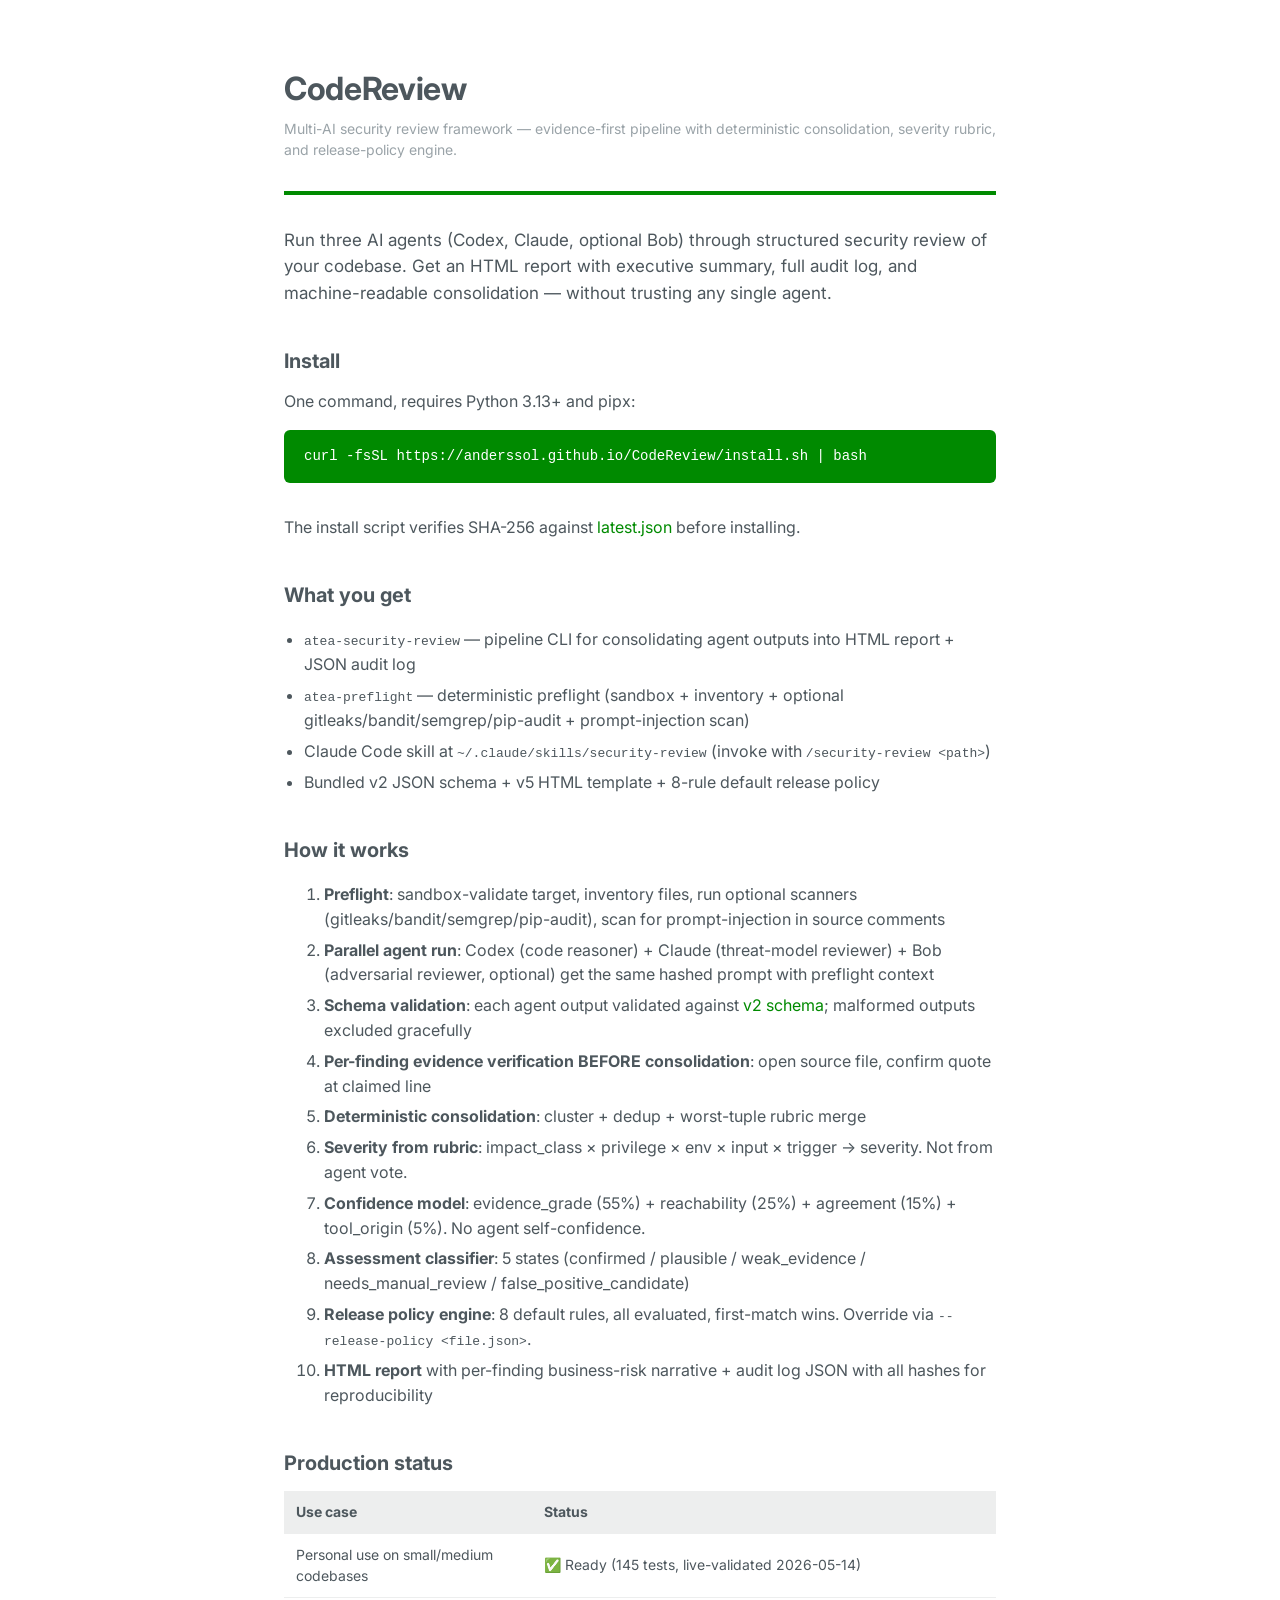
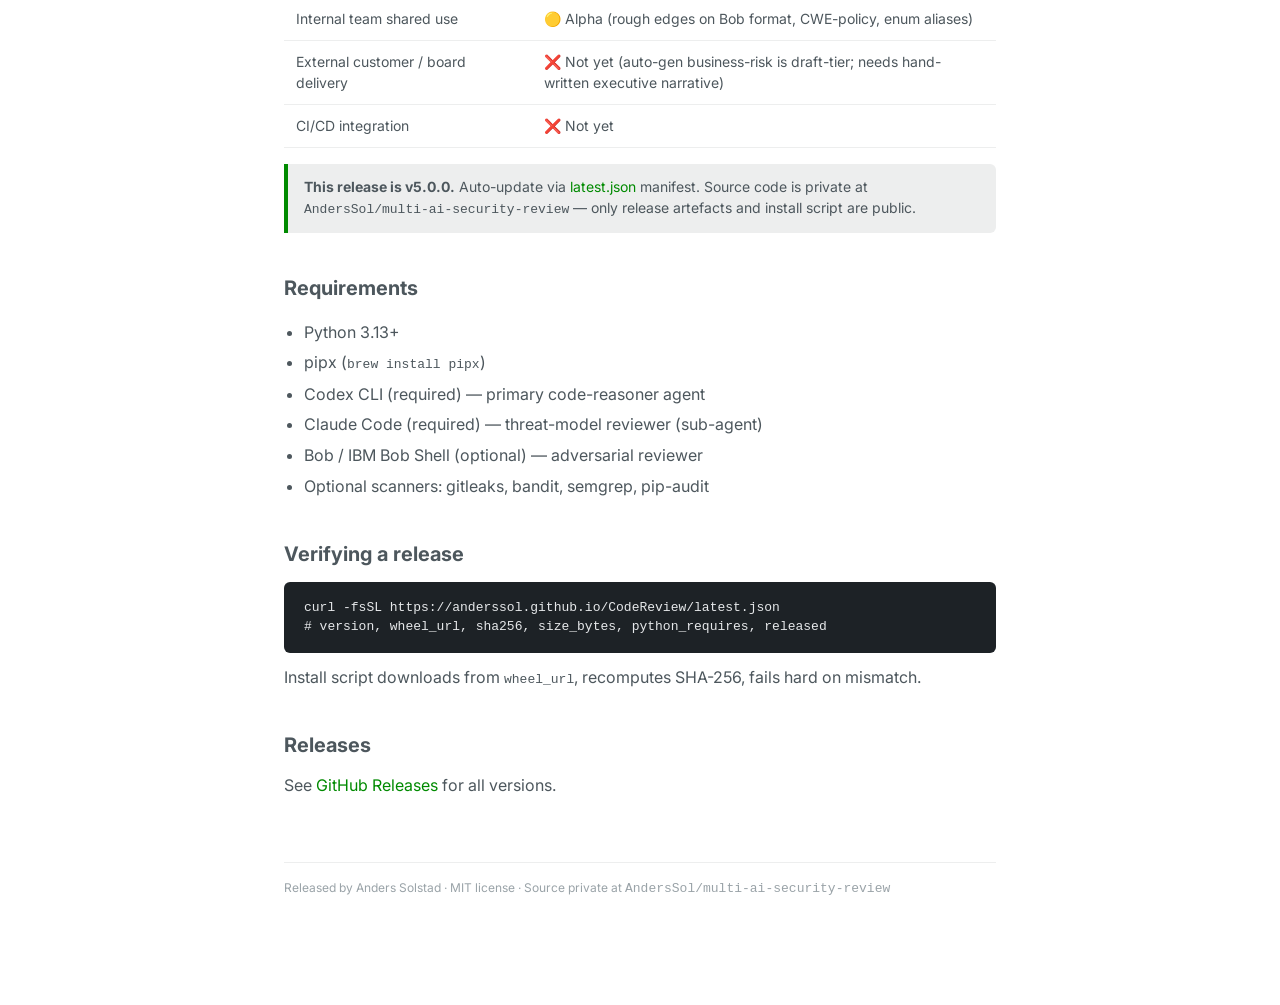
==== docs/index.html @ 296fe702 "v5.0.0rc1 release artefacts Initial release-candidate for Agentic Code Review: - docs/index.html: la" ====
<!DOCTYPE html>
<html lang="en">
<head>
<meta charset="utf-8">
<meta name="viewport" content="width=device-width, initial-scale=1">
<title>CodeReview — Multi-AI Security Review Framework</title>
<link rel="preconnect" href="https://fonts.googleapis.com">
<link rel="preconnect" href="https://fonts.gstatic.com" crossorigin>
<link href="https://fonts.googleapis.com/css2?family=Inter:wght@300;400;700&display=swap" rel="stylesheet">
<style>
:root {
  --grey: #4D575D;
  --green: #008A00;
  --light: #EDEEEE;
  --muted: #9aa3a8;
  --max: 760px;
}
* { box-sizing: border-box; }
html, body { margin: 0; padding: 0; }
body {
  font-family: 'Inter', Arial, sans-serif;
  font-weight: 400;
  color: var(--grey);
  background: #fff;
  line-height: 1.55;
  -webkit-font-smoothing: antialiased;
}
a { color: var(--green); text-decoration: none; }
a:hover { text-decoration: underline; }
main { max-width: var(--max); margin: 0 auto; padding: 64px 24px 96px; }
header { border-bottom: 4px solid var(--green); padding-bottom: 16px; margin-bottom: 32px; }
h1 { font-size: 32px; font-weight: 700; margin: 0; letter-spacing: -0.01em; color: var(--grey); }
h2 { font-size: 20px; font-weight: 700; margin: 40px 0 12px; color: var(--grey); }
p { margin: 0 0 14px; }
code, kbd { font-family: ui-monospace, SFMono-Regular, Menlo, monospace; font-size: 13px; }
kbd { display: inline-block; background: var(--light); padding: 2px 8px; border-radius: 3px; color: var(--grey); }
table { border-collapse: collapse; width: 100%; font-size: 14px; margin: 8px 0 16px; }
th, td { text-align: left; padding: 10px 12px; border-bottom: 1px solid var(--light); }
th { font-weight: 700; background: var(--light); }
pre {
  background: #1d2226; color: #e6e8ea; padding: 16px 20px; border-radius: 6px;
  overflow-x: auto; font-size: 13px; line-height: 1.5; margin: 12px 0;
}
.lead { font-size: 17px; color: var(--grey); margin-bottom: 28px; }
.tagline { color: var(--muted); font-size: 14px; margin-top: 4px; }
.cta {
  background: var(--green); color: #fff; padding: 16px 20px; border-radius: 6px;
  font-family: ui-monospace, SFMono-Regular, Menlo, monospace; font-size: 14px;
  user-select: all; display: block; margin: 16px 0 32px;
}
.callout {
  border-left: 4px solid var(--green); padding: 12px 16px; background: var(--light);
  font-size: 14px; border-radius: 0 6px 6px 0; margin: 16px 0;
}
ul { padding-left: 20px; }
li { margin-bottom: 6px; }
footer { color: var(--muted); font-size: 12px; margin-top: 64px; border-top: 1px solid var(--light); padding-top: 16px; }
</style>
</head>
<body>
<main>
<header>
  <h1>CodeReview</h1>
  <p class="tagline">Multi-AI security review framework — evidence-first pipeline with deterministic consolidation, severity rubric, and release-policy engine.</p>
</header>

<p class="lead">Run three AI agents (Codex, Claude, optional Bob) through structured security review of your codebase. Get an HTML report with executive summary, full audit log, and machine-readable consolidation — without trusting any single agent.</p>

<h2>Install</h2>
<p>One command, requires Python 3.13+ and pipx:</p>

<div class="cta">curl -fsSL https://anderssol.github.io/CodeReview/install.sh | bash</div>

<p>The install script verifies SHA-256 against <a href="latest.json">latest.json</a> before installing.</p>

<h2>What you get</h2>
<ul>
  <li><code>atea-security-review</code> — pipeline CLI for consolidating agent outputs into HTML report + JSON audit log</li>
  <li><code>atea-preflight</code> — deterministic preflight (sandbox + inventory + optional gitleaks/bandit/semgrep/pip-audit + prompt-injection scan)</li>
  <li>Claude Code skill at <code>~/.claude/skills/security-review</code> (invoke with <code>/security-review &lt;path&gt;</code>)</li>
  <li>Bundled v2 JSON schema + v5 HTML template + 8-rule default release policy</li>
</ul>

<h2>How it works</h2>
<ol>
  <li><strong>Preflight</strong>: sandbox-validate target, inventory files, run optional scanners (gitleaks/bandit/semgrep/pip-audit), scan for prompt-injection in source comments</li>
  <li><strong>Parallel agent run</strong>: Codex (code reasoner) + Claude (threat-model reviewer) + Bob (adversarial reviewer, optional) get the same hashed prompt with preflight context</li>
  <li><strong>Schema validation</strong>: each agent output validated against <a href="https://github.com/AndersSol/CodeReview/blob/main/docs/schemas/security-finding-v2.json">v2 schema</a>; malformed outputs excluded gracefully</li>
  <li><strong>Per-finding evidence verification BEFORE consolidation</strong>: open source file, confirm quote at claimed line</li>
  <li><strong>Deterministic consolidation</strong>: cluster + dedup + worst-tuple rubric merge</li>
  <li><strong>Severity from rubric</strong>: impact_class × privilege × env × input × trigger → severity. Not from agent vote.</li>
  <li><strong>Confidence model</strong>: evidence_grade (55%) + reachability (25%) + agreement (15%) + tool_origin (5%). No agent self-confidence.</li>
  <li><strong>Assessment classifier</strong>: 5 states (confirmed / plausible / weak_evidence / needs_manual_review / false_positive_candidate)</li>
  <li><strong>Release policy engine</strong>: 8 default rules, all evaluated, first-match wins. Override via <code>--release-policy &lt;file.json&gt;</code>.</li>
  <li><strong>HTML report</strong> with per-finding business-risk narrative + audit log JSON with all hashes for reproducibility</li>
</ol>

<h2>Production status</h2>
<table>
<thead><tr><th>Use case</th><th>Status</th></tr></thead>
<tbody>
<tr><td>Personal use on small/medium codebases</td><td>✅ Ready (145 tests, live-validated 2026-05-14)</td></tr>
<tr><td>Internal team shared use</td><td>🟡 Alpha (rough edges on Bob format, CWE-policy, enum aliases)</td></tr>
<tr><td>External customer / board delivery</td><td>❌ Not yet (auto-gen business-risk is draft-tier; needs hand-written executive narrative)</td></tr>
<tr><td>CI/CD integration</td><td>❌ Not yet</td></tr>
</tbody>
</table>

<div class="callout">
<strong>This release is v5.0.0.</strong> Auto-update via <a href="latest.json">latest.json</a> manifest. Source code is private at <code>AndersSol/multi-ai-security-review</code> — only release artefacts and install script are public.
</div>

<h2>Requirements</h2>
<ul>
  <li>Python 3.13+</li>
  <li>pipx (<code>brew install pipx</code>)</li>
  <li>Codex CLI (required) — primary code-reasoner agent</li>
  <li>Claude Code (required) — threat-model reviewer (sub-agent)</li>
  <li>Bob / IBM Bob Shell (optional) — adversarial reviewer</li>
  <li>Optional scanners: gitleaks, bandit, semgrep, pip-audit</li>
</ul>

<h2>Verifying a release</h2>
<pre><code>curl -fsSL https://anderssol.github.io/CodeReview/latest.json
# version, wheel_url, sha256, size_bytes, python_requires, released
</code></pre>

<p>Install script downloads from <code>wheel_url</code>, recomputes SHA-256, fails hard on mismatch.</p>

<h2>Releases</h2>
<p>See <a href="https://github.com/AndersSol/CodeReview/releases">GitHub Releases</a> for all versions.</p>

<footer>
<p>Released by Anders Solstad · MIT license · Source private at <code>AndersSol/multi-ai-security-review</code></p>
</footer>
</main>
</body>
</html>
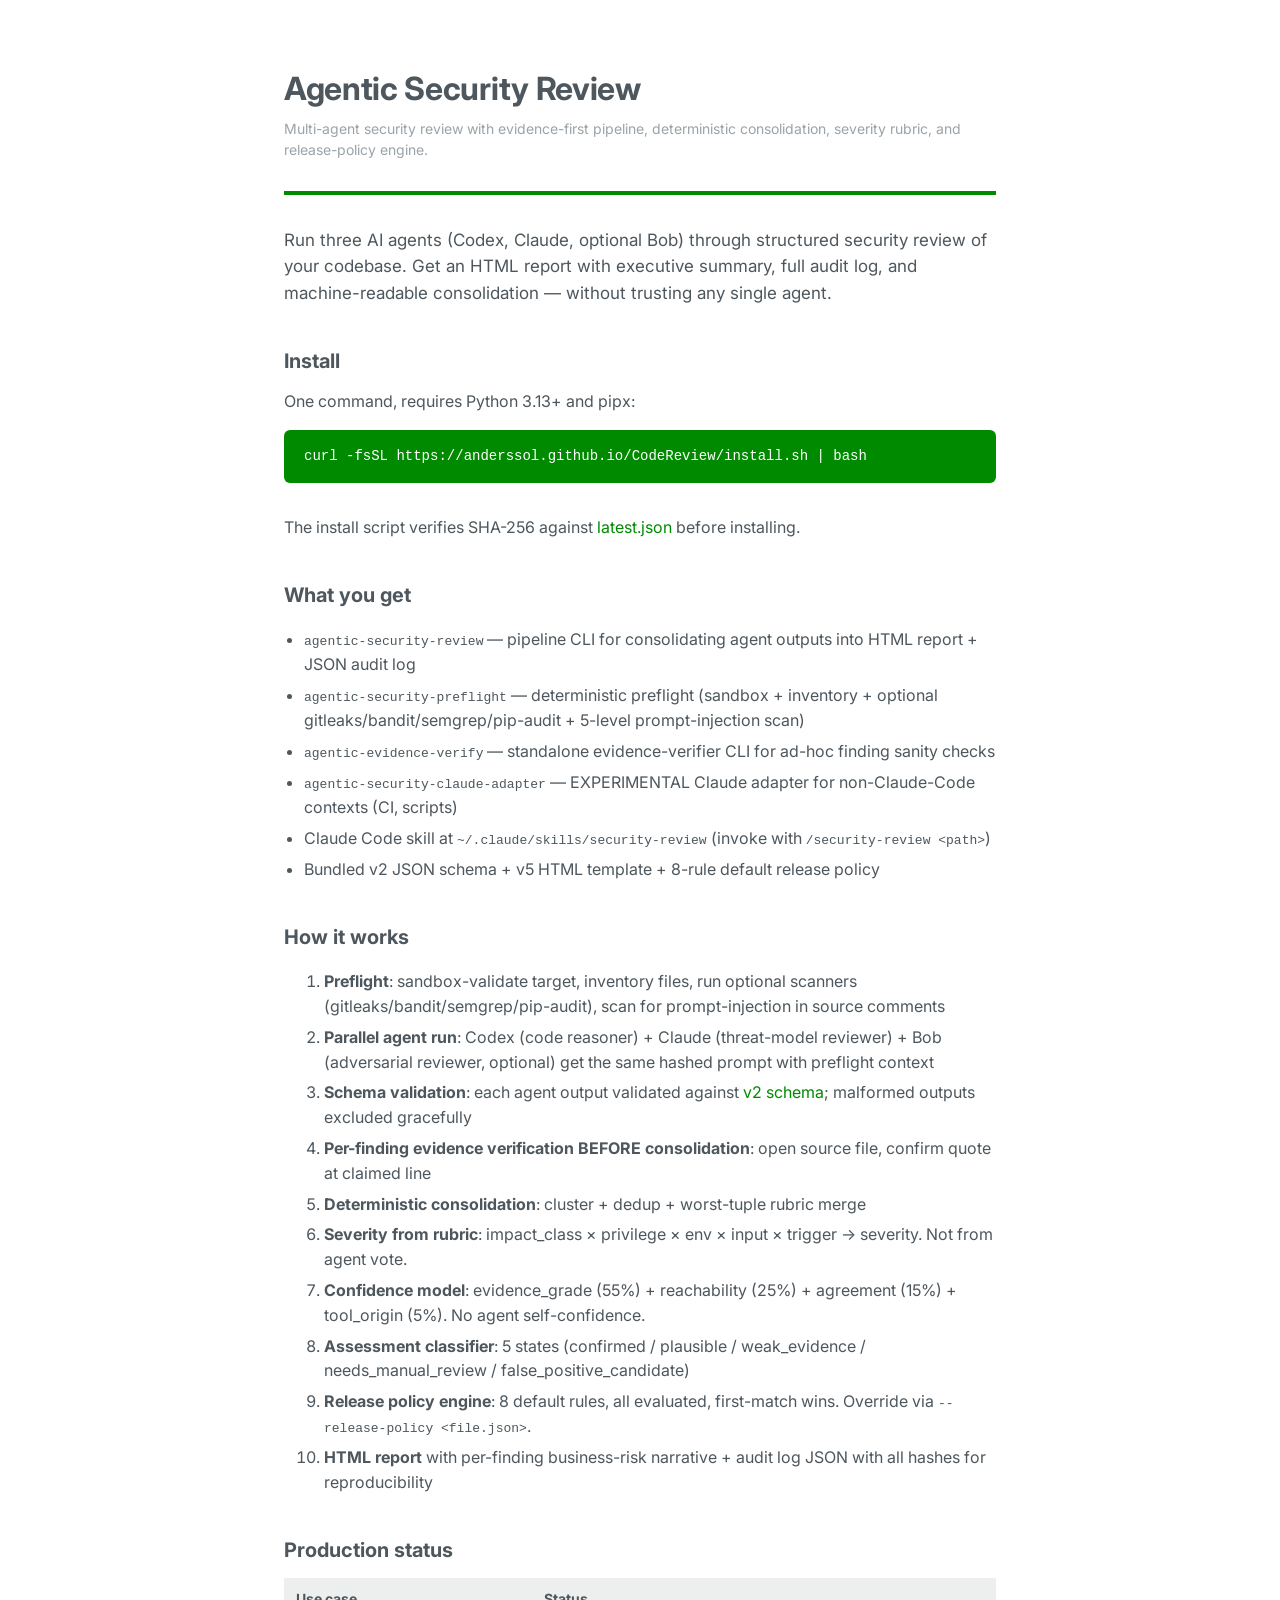
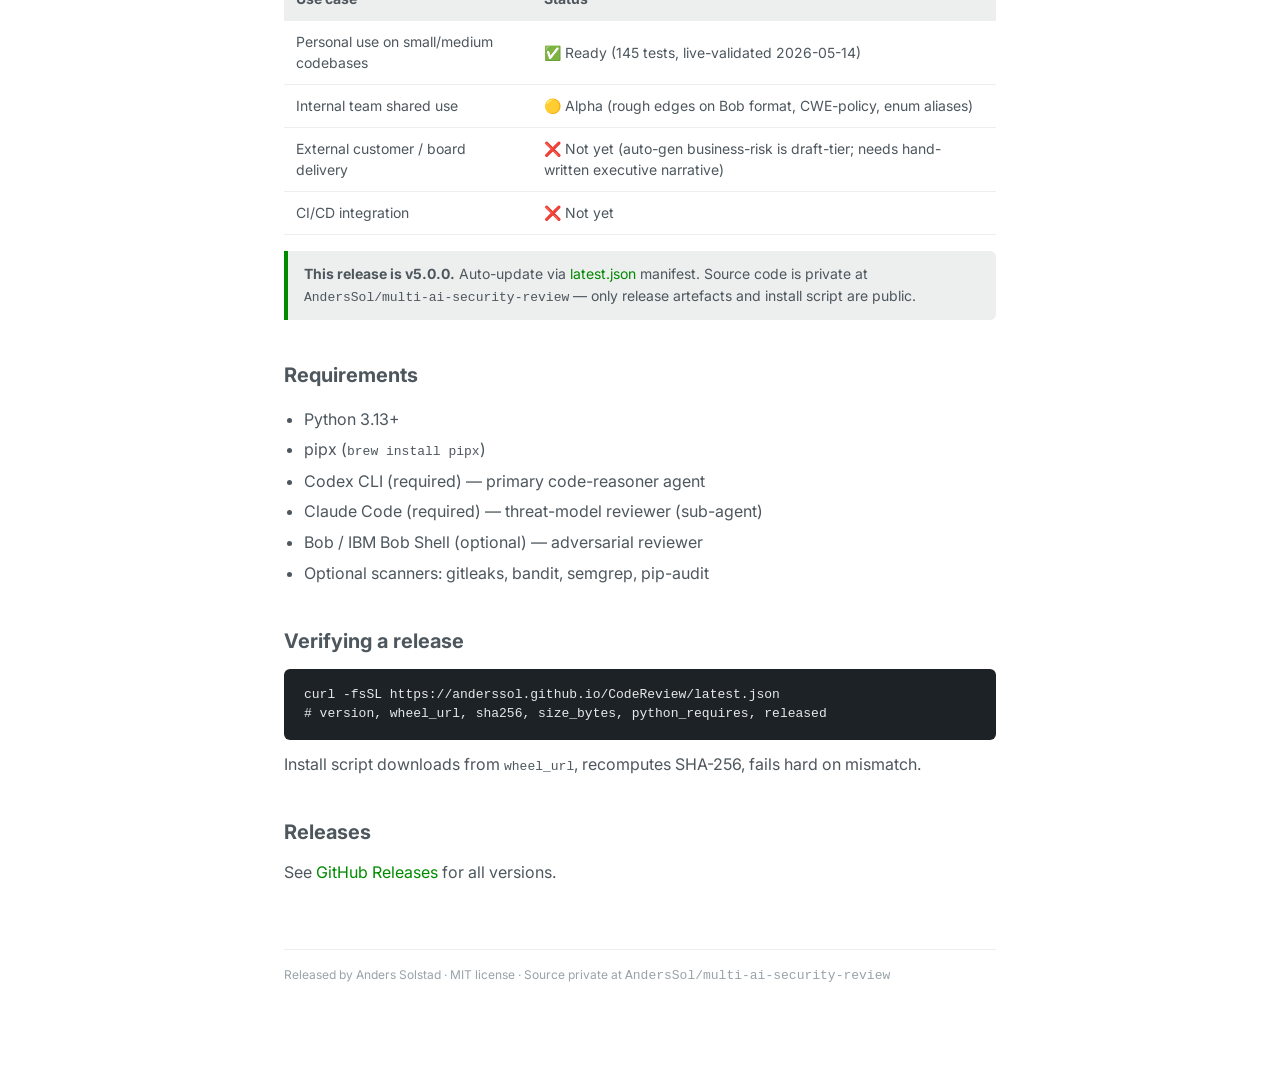
==== commit 0befb72b: "docs: remove all Atea branding from public surfaces Public-facing files had stale references to atea" ====
--- a/docs/index.html
+++ b/docs/index.html
@@ -3,7 +3,7 @@
 <head>
 <meta charset="utf-8">
 <meta name="viewport" content="width=device-width, initial-scale=1">
-<title>CodeReview — Multi-AI Security Review Framework</title>
+<title>Agentic Security Review</title>
 <link rel="preconnect" href="https://fonts.googleapis.com">
 <link rel="preconnect" href="https://fonts.gstatic.com" crossorigin>
 <link href="https://fonts.googleapis.com/css2?family=Inter:wght@300;400;700&display=swap" rel="stylesheet">
@@ -60,8 +60,8 @@
 <body>
 <main>
 <header>
-  <h1>CodeReview</h1>
-  <p class="tagline">Multi-AI security review framework — evidence-first pipeline with deterministic consolidation, severity rubric, and release-policy engine.</p>
+  <h1>Agentic Security Review</h1>
+  <p class="tagline">Multi-agent security review with evidence-first pipeline, deterministic consolidation, severity rubric, and release-policy engine.</p>
 </header>
 
 <p class="lead">Run three AI agents (Codex, Claude, optional Bob) through structured security review of your codebase. Get an HTML report with executive summary, full audit log, and machine-readable consolidation — without trusting any single agent.</p>
@@ -75,8 +75,10 @@
 
 <h2>What you get</h2>
 <ul>
-  <li><code>atea-security-review</code> — pipeline CLI for consolidating agent outputs into HTML report + JSON audit log</li>
-  <li><code>atea-preflight</code> — deterministic preflight (sandbox + inventory + optional gitleaks/bandit/semgrep/pip-audit + prompt-injection scan)</li>
+  <li><code>agentic-security-review</code> — pipeline CLI for consolidating agent outputs into HTML report + JSON audit log</li>
+  <li><code>agentic-security-preflight</code> — deterministic preflight (sandbox + inventory + optional gitleaks/bandit/semgrep/pip-audit + 5-level prompt-injection scan)</li>
+  <li><code>agentic-evidence-verify</code> — standalone evidence-verifier CLI for ad-hoc finding sanity checks</li>
+  <li><code>agentic-security-claude-adapter</code> — EXPERIMENTAL Claude adapter for non-Claude-Code contexts (CI, scripts)</li>
   <li>Claude Code skill at <code>~/.claude/skills/security-review</code> (invoke with <code>/security-review &lt;path&gt;</code>)</li>
   <li>Bundled v2 JSON schema + v5 HTML template + 8-rule default release policy</li>
 </ul>
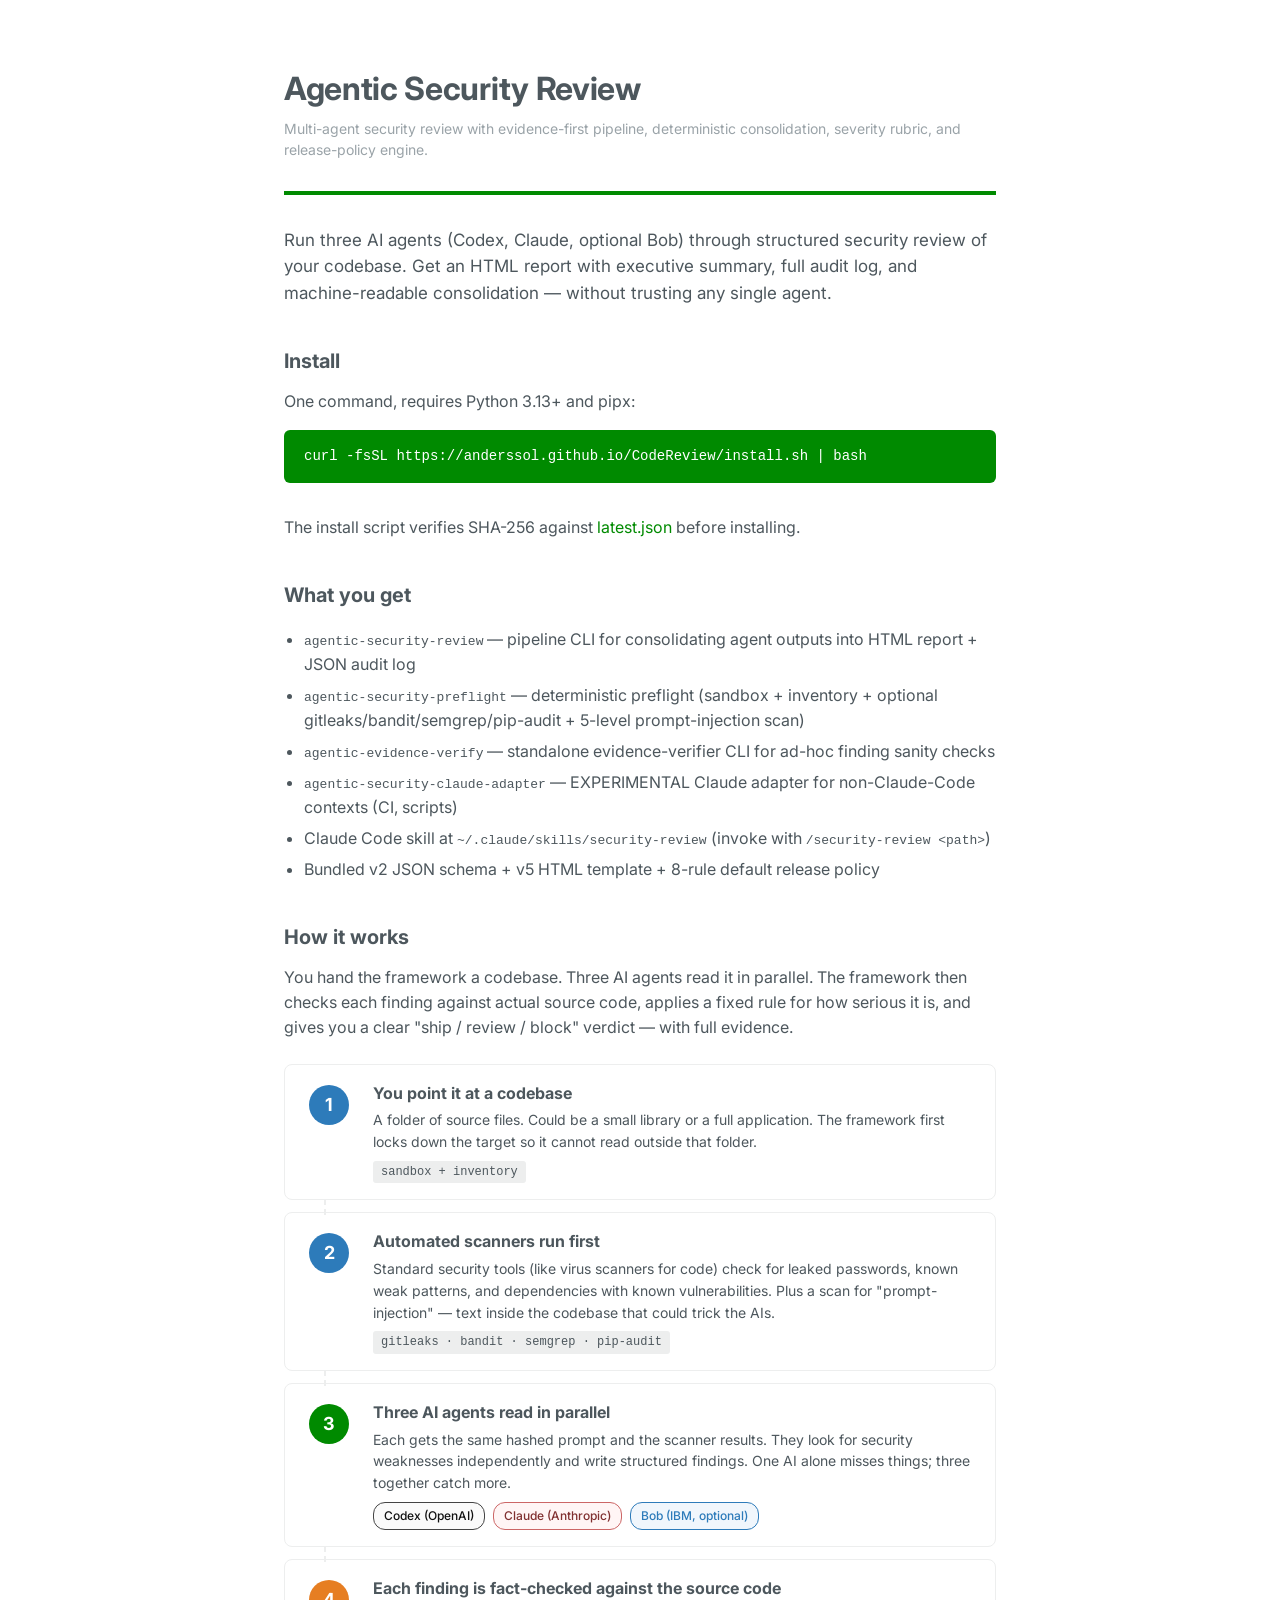
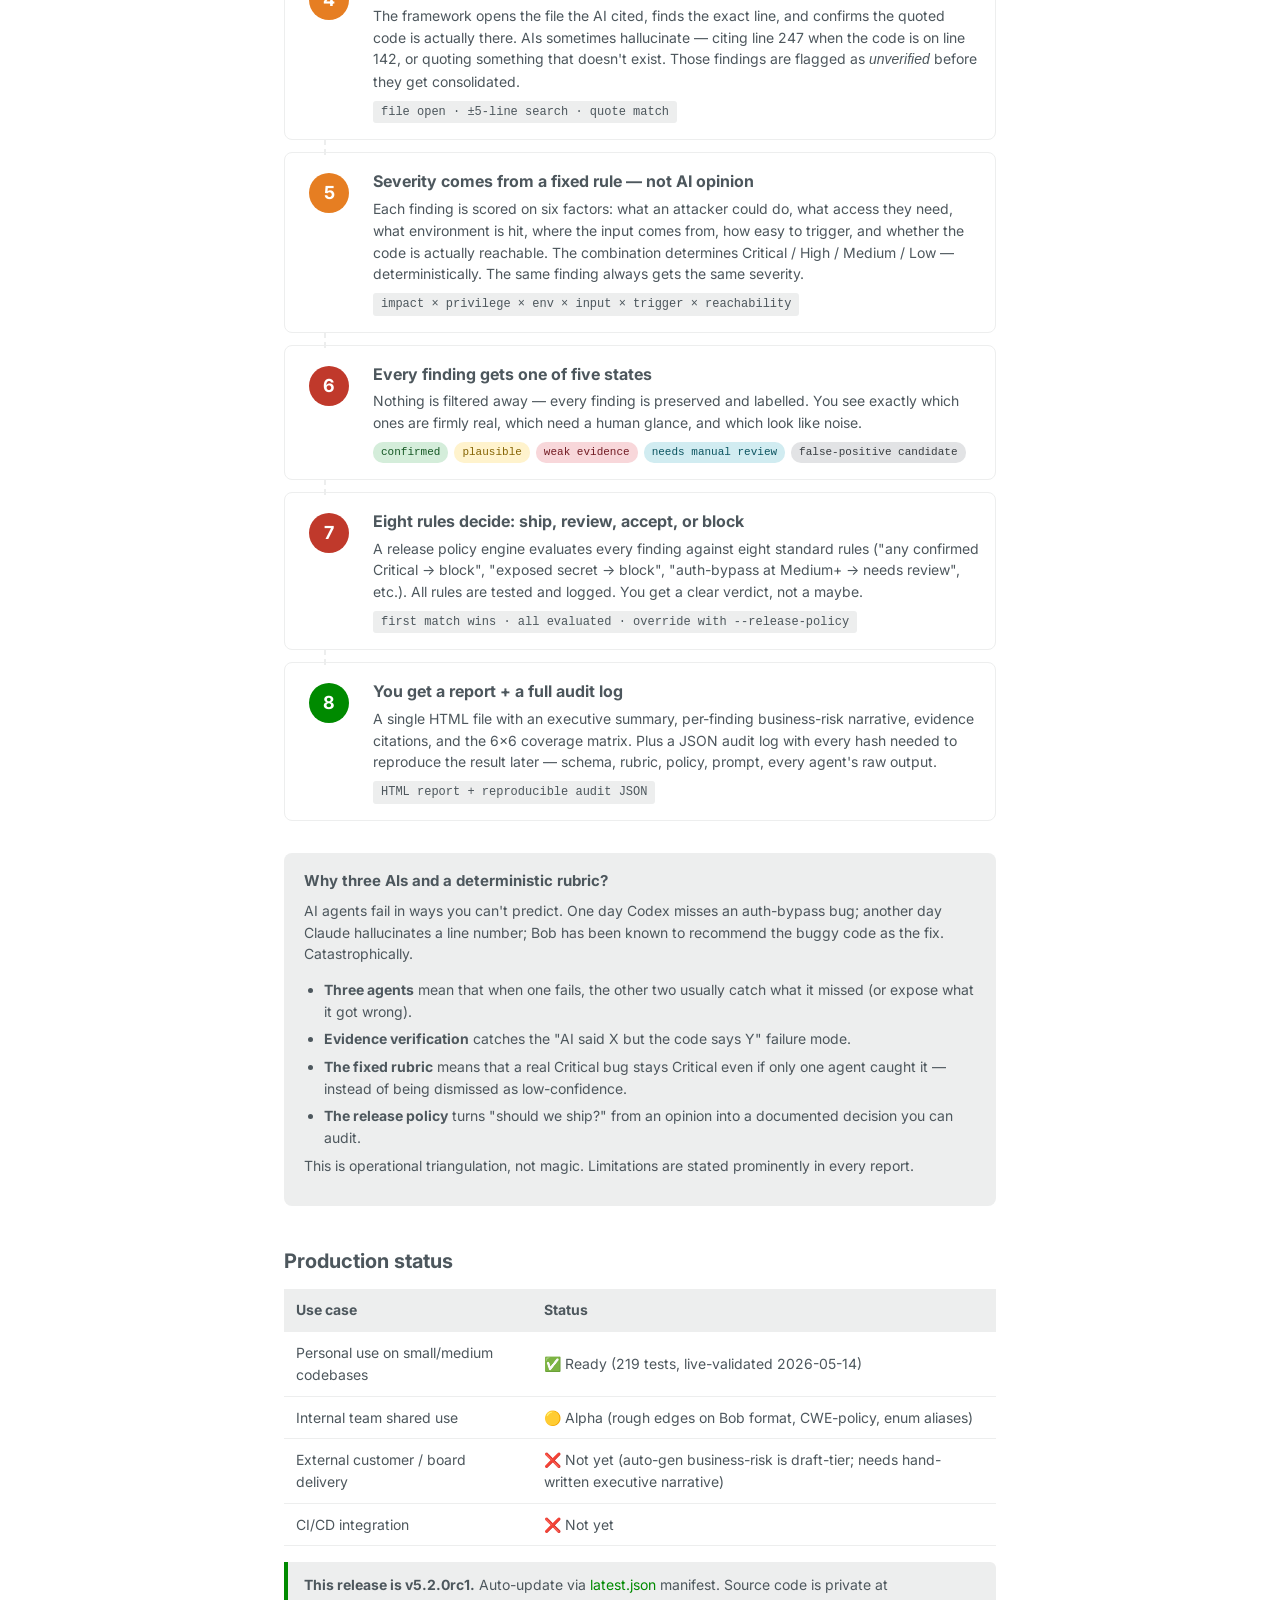
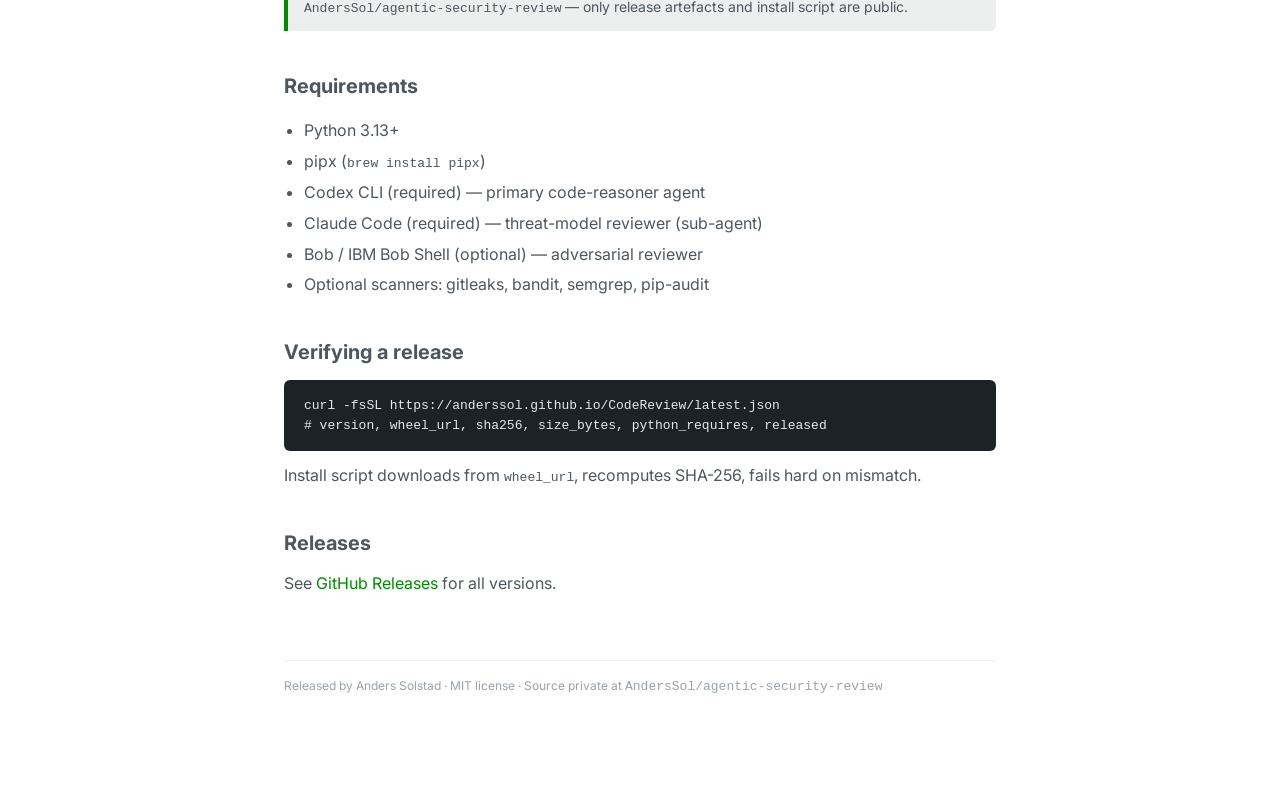
==== commit 35fa00fa: "docs: v5.2.0rc1 landing — version + repo URL + non-technical flow Fixes (stale since v5.0): - "This " ====
--- a/docs/index.html
+++ b/docs/index.html
@@ -13,6 +13,9 @@
   --green: #008A00;
   --light: #EDEEEE;
   --muted: #9aa3a8;
+  --orange: #E67E22;
+  --red: #C0392B;
+  --blue: #2D7BBA;
   --max: 760px;
 }
 * { box-sizing: border-box; }
@@ -52,6 +55,127 @@
   border-left: 4px solid var(--green); padding: 12px 16px; background: var(--light);
   font-size: 14px; border-radius: 0 6px 6px 0; margin: 16px 0;
 }
+
+/* Flow diagram — non-technical visualization */
+.flow {
+  margin: 24px 0 32px;
+  display: grid;
+  gap: 12px;
+}
+.flow-step {
+  display: grid;
+  grid-template-columns: 56px 1fr;
+  gap: 16px;
+  align-items: start;
+  padding: 16px;
+  border: 1px solid var(--light);
+  border-radius: 8px;
+  background: #fff;
+  position: relative;
+}
+.flow-step::after {
+  content: "";
+  position: absolute;
+  left: 39px;
+  bottom: -16px;
+  width: 0;
+  height: 16px;
+  border-left: 2px dashed var(--light);
+  z-index: 1;
+}
+.flow-step:last-child::after { display: none; }
+.flow-num {
+  width: 40px;
+  height: 40px;
+  border-radius: 50%;
+  display: flex;
+  align-items: center;
+  justify-content: center;
+  font-weight: 700;
+  font-size: 18px;
+  color: #fff;
+  background: var(--green);
+  flex-shrink: 0;
+  margin: 4px 0 0 8px;
+}
+.flow-step[data-kind="prep"] .flow-num { background: var(--blue); }
+.flow-step[data-kind="check"] .flow-num { background: var(--orange); }
+.flow-step[data-kind="judge"] .flow-num { background: var(--red); }
+.flow-title {
+  font-weight: 700;
+  font-size: 16px;
+  margin: 0 0 4px;
+  color: var(--grey);
+}
+.flow-body {
+  font-size: 14px;
+  margin: 0;
+  color: var(--grey);
+}
+.flow-meta {
+  display: inline-block;
+  margin-top: 8px;
+  font-size: 12px;
+  background: var(--light);
+  padding: 2px 8px;
+  border-radius: 3px;
+  color: var(--grey);
+  font-family: ui-monospace, SFMono-Regular, Menlo, monospace;
+}
+.agents {
+  display: flex;
+  gap: 8px;
+  margin-top: 8px;
+  flex-wrap: wrap;
+}
+.agent {
+  font-size: 12px;
+  padding: 4px 10px;
+  border-radius: 12px;
+  border: 1px solid var(--light);
+  font-weight: 500;
+}
+.agent-codex { border-color: #444; color: #111; background: #fafafa; }
+.agent-claude { border-color: #c66; color: #803030; background: #fff5f5; }
+.agent-bob { border-color: var(--blue); color: var(--blue); background: #f0f6fc; }
+.states {
+  display: flex;
+  gap: 6px;
+  margin-top: 8px;
+  flex-wrap: wrap;
+  font-size: 11px;
+  font-family: ui-monospace, SFMono-Regular, Menlo, monospace;
+}
+.state-pill {
+  padding: 2px 8px;
+  border-radius: 10px;
+  background: var(--light);
+  color: var(--grey);
+}
+.state-confirmed { background: #d4edda; color: #155724; }
+.state-plausible { background: #fff3cd; color: #856404; }
+.state-weak { background: #f8d7da; color: #721c24; }
+.state-review { background: #d1ecf1; color: #0c5460; }
+.state-fp { background: #e2e3e5; color: #383d41; }
+.why-box {
+  background: var(--light);
+  border-radius: 8px;
+  padding: 16px 20px;
+  margin: 24px 0;
+  font-size: 14px;
+}
+.why-box h3 {
+  margin: 0 0 8px;
+  font-size: 15px;
+  font-weight: 700;
+  color: var(--grey);
+}
+.why-box ul { margin: 8px 0 0; padding-left: 20px; }
+@media (max-width: 520px) {
+  .flow-step { grid-template-columns: 44px 1fr; gap: 12px; padding: 14px; }
+  .flow-num { width: 32px; height: 32px; font-size: 15px; margin-left: 6px; }
+  .flow-step::after { left: 30px; }
+}
 ul { padding-left: 20px; }
 li { margin-bottom: 6px; }
 footer { color: var(--muted); font-size: 12px; margin-top: 64px; border-top: 1px solid var(--light); padding-top: 16px; }
@@ -84,24 +208,112 @@
 </ul>
 
 <h2>How it works</h2>
-<ol>
-  <li><strong>Preflight</strong>: sandbox-validate target, inventory files, run optional scanners (gitleaks/bandit/semgrep/pip-audit), scan for prompt-injection in source comments</li>
-  <li><strong>Parallel agent run</strong>: Codex (code reasoner) + Claude (threat-model reviewer) + Bob (adversarial reviewer, optional) get the same hashed prompt with preflight context</li>
-  <li><strong>Schema validation</strong>: each agent output validated against <a href="https://github.com/AndersSol/CodeReview/blob/main/docs/schemas/security-finding-v2.json">v2 schema</a>; malformed outputs excluded gracefully</li>
-  <li><strong>Per-finding evidence verification BEFORE consolidation</strong>: open source file, confirm quote at claimed line</li>
-  <li><strong>Deterministic consolidation</strong>: cluster + dedup + worst-tuple rubric merge</li>
-  <li><strong>Severity from rubric</strong>: impact_class × privilege × env × input × trigger → severity. Not from agent vote.</li>
-  <li><strong>Confidence model</strong>: evidence_grade (55%) + reachability (25%) + agreement (15%) + tool_origin (5%). No agent self-confidence.</li>
-  <li><strong>Assessment classifier</strong>: 5 states (confirmed / plausible / weak_evidence / needs_manual_review / false_positive_candidate)</li>
-  <li><strong>Release policy engine</strong>: 8 default rules, all evaluated, first-match wins. Override via <code>--release-policy &lt;file.json&gt;</code>.</li>
-  <li><strong>HTML report</strong> with per-finding business-risk narrative + audit log JSON with all hashes for reproducibility</li>
-</ol>
+
+<p>You hand the framework a codebase. Three AI agents read it in parallel. The framework then checks each finding against actual source code, applies a fixed rule for how serious it is, and gives you a clear "ship / review / block" verdict — with full evidence.</p>
+
+<div class="flow">
+
+  <div class="flow-step" data-kind="prep">
+    <div class="flow-num">1</div>
+    <div>
+      <p class="flow-title">You point it at a codebase</p>
+      <p class="flow-body">A folder of source files. Could be a small library or a full application. The framework first locks down the target so it cannot read outside that folder.</p>
+      <span class="flow-meta">sandbox + inventory</span>
+    </div>
+  </div>
+
+  <div class="flow-step" data-kind="prep">
+    <div class="flow-num">2</div>
+    <div>
+      <p class="flow-title">Automated scanners run first</p>
+      <p class="flow-body">Standard security tools (like virus scanners for code) check for leaked passwords, known weak patterns, and dependencies with known vulnerabilities. Plus a scan for "prompt-injection" — text inside the codebase that could trick the AIs.</p>
+      <span class="flow-meta">gitleaks · bandit · semgrep · pip-audit</span>
+    </div>
+  </div>
+
+  <div class="flow-step">
+    <div class="flow-num">3</div>
+    <div>
+      <p class="flow-title">Three AI agents read in parallel</p>
+      <p class="flow-body">Each gets the same hashed prompt and the scanner results. They look for security weaknesses independently and write structured findings. One AI alone misses things; three together catch more.</p>
+      <div class="agents">
+        <span class="agent agent-codex">Codex (OpenAI)</span>
+        <span class="agent agent-claude">Claude (Anthropic)</span>
+        <span class="agent agent-bob">Bob (IBM, optional)</span>
+      </div>
+    </div>
+  </div>
+
+  <div class="flow-step" data-kind="check">
+    <div class="flow-num">4</div>
+    <div>
+      <p class="flow-title">Each finding is fact-checked against the source code</p>
+      <p class="flow-body">The framework opens the file the AI cited, finds the exact line, and confirms the quoted code is actually there. AIs sometimes hallucinate — citing line 247 when the code is on line 142, or quoting something that doesn't exist. Those findings are flagged as <em>unverified</em> before they get consolidated.</p>
+      <span class="flow-meta">file open · ±5-line search · quote match</span>
+    </div>
+  </div>
+
+  <div class="flow-step" data-kind="check">
+    <div class="flow-num">5</div>
+    <div>
+      <p class="flow-title">Severity comes from a fixed rule — not AI opinion</p>
+      <p class="flow-body">Each finding is scored on six factors: what an attacker could do, what access they need, what environment is hit, where the input comes from, how easy to trigger, and whether the code is actually reachable. The combination determines Critical / High / Medium / Low — deterministically. The same finding always gets the same severity.</p>
+      <span class="flow-meta">impact × privilege × env × input × trigger × reachability</span>
+    </div>
+  </div>
+
+  <div class="flow-step" data-kind="judge">
+    <div class="flow-num">6</div>
+    <div>
+      <p class="flow-title">Every finding gets one of five states</p>
+      <p class="flow-body">Nothing is filtered away — every finding is preserved and labelled. You see exactly which ones are firmly real, which need a human glance, and which look like noise.</p>
+      <div class="states">
+        <span class="state-pill state-confirmed">confirmed</span>
+        <span class="state-pill state-plausible">plausible</span>
+        <span class="state-pill state-weak">weak evidence</span>
+        <span class="state-pill state-review">needs manual review</span>
+        <span class="state-pill state-fp">false-positive candidate</span>
+      </div>
+    </div>
+  </div>
+
+  <div class="flow-step" data-kind="judge">
+    <div class="flow-num">7</div>
+    <div>
+      <p class="flow-title">Eight rules decide: ship, review, accept, or block</p>
+      <p class="flow-body">A release policy engine evaluates every finding against eight standard rules ("any confirmed Critical → block", "exposed secret → block", "auth-bypass at Medium+ → needs review", etc.). All rules are tested and logged. You get a clear verdict, not a maybe.</p>
+      <span class="flow-meta">first match wins · all evaluated · override with --release-policy</span>
+    </div>
+  </div>
+
+  <div class="flow-step">
+    <div class="flow-num">8</div>
+    <div>
+      <p class="flow-title">You get a report + a full audit log</p>
+      <p class="flow-body">A single HTML file with an executive summary, per-finding business-risk narrative, evidence citations, and the 6×6 coverage matrix. Plus a JSON audit log with every hash needed to reproduce the result later — schema, rubric, policy, prompt, every agent's raw output.</p>
+      <span class="flow-meta">HTML report + reproducible audit JSON</span>
+    </div>
+  </div>
+
+</div>
+
+<div class="why-box">
+<h3>Why three AIs and a deterministic rubric?</h3>
+<p>AI agents fail in ways you can't predict. One day Codex misses an auth-bypass bug; another day Claude hallucinates a line number; Bob has been known to recommend the buggy code as the fix. Catastrophically.</p>
+<ul>
+  <li><strong>Three agents</strong> mean that when one fails, the other two usually catch what it missed (or expose what it got wrong).</li>
+  <li><strong>Evidence verification</strong> catches the "AI said X but the code says Y" failure mode.</li>
+  <li><strong>The fixed rubric</strong> means that a real Critical bug stays Critical even if only one agent caught it — instead of being dismissed as low-confidence.</li>
+  <li><strong>The release policy</strong> turns "should we ship?" from an opinion into a documented decision you can audit.</li>
+</ul>
+<p>This is operational triangulation, not magic. Limitations are stated prominently in every report.</p>
+</div>
 
 <h2>Production status</h2>
 <table>
 <thead><tr><th>Use case</th><th>Status</th></tr></thead>
 <tbody>
-<tr><td>Personal use on small/medium codebases</td><td>✅ Ready (145 tests, live-validated 2026-05-14)</td></tr>
+<tr><td>Personal use on small/medium codebases</td><td>✅ Ready (219 tests, live-validated 2026-05-14)</td></tr>
 <tr><td>Internal team shared use</td><td>🟡 Alpha (rough edges on Bob format, CWE-policy, enum aliases)</td></tr>
 <tr><td>External customer / board delivery</td><td>❌ Not yet (auto-gen business-risk is draft-tier; needs hand-written executive narrative)</td></tr>
 <tr><td>CI/CD integration</td><td>❌ Not yet</td></tr>
@@ -109,7 +321,7 @@
 </table>
 
 <div class="callout">
-<strong>This release is v5.0.0.</strong> Auto-update via <a href="latest.json">latest.json</a> manifest. Source code is private at <code>AndersSol/multi-ai-security-review</code> — only release artefacts and install script are public.
+<strong>This release is v5.2.0rc1.</strong> Auto-update via <a href="latest.json">latest.json</a> manifest. Source code is private at <code>AndersSol/agentic-security-review</code> — only release artefacts and install script are public.
 </div>
 
 <h2>Requirements</h2>
@@ -133,7 +345,7 @@
 <p>See <a href="https://github.com/AndersSol/CodeReview/releases">GitHub Releases</a> for all versions.</p>
 
 <footer>
-<p>Released by Anders Solstad · MIT license · Source private at <code>AndersSol/multi-ai-security-review</code></p>
+<p>Released by Anders Solstad · MIT license · Source private at <code>AndersSol/agentic-security-review</code></p>
 </footer>
 </main>
 </body>
